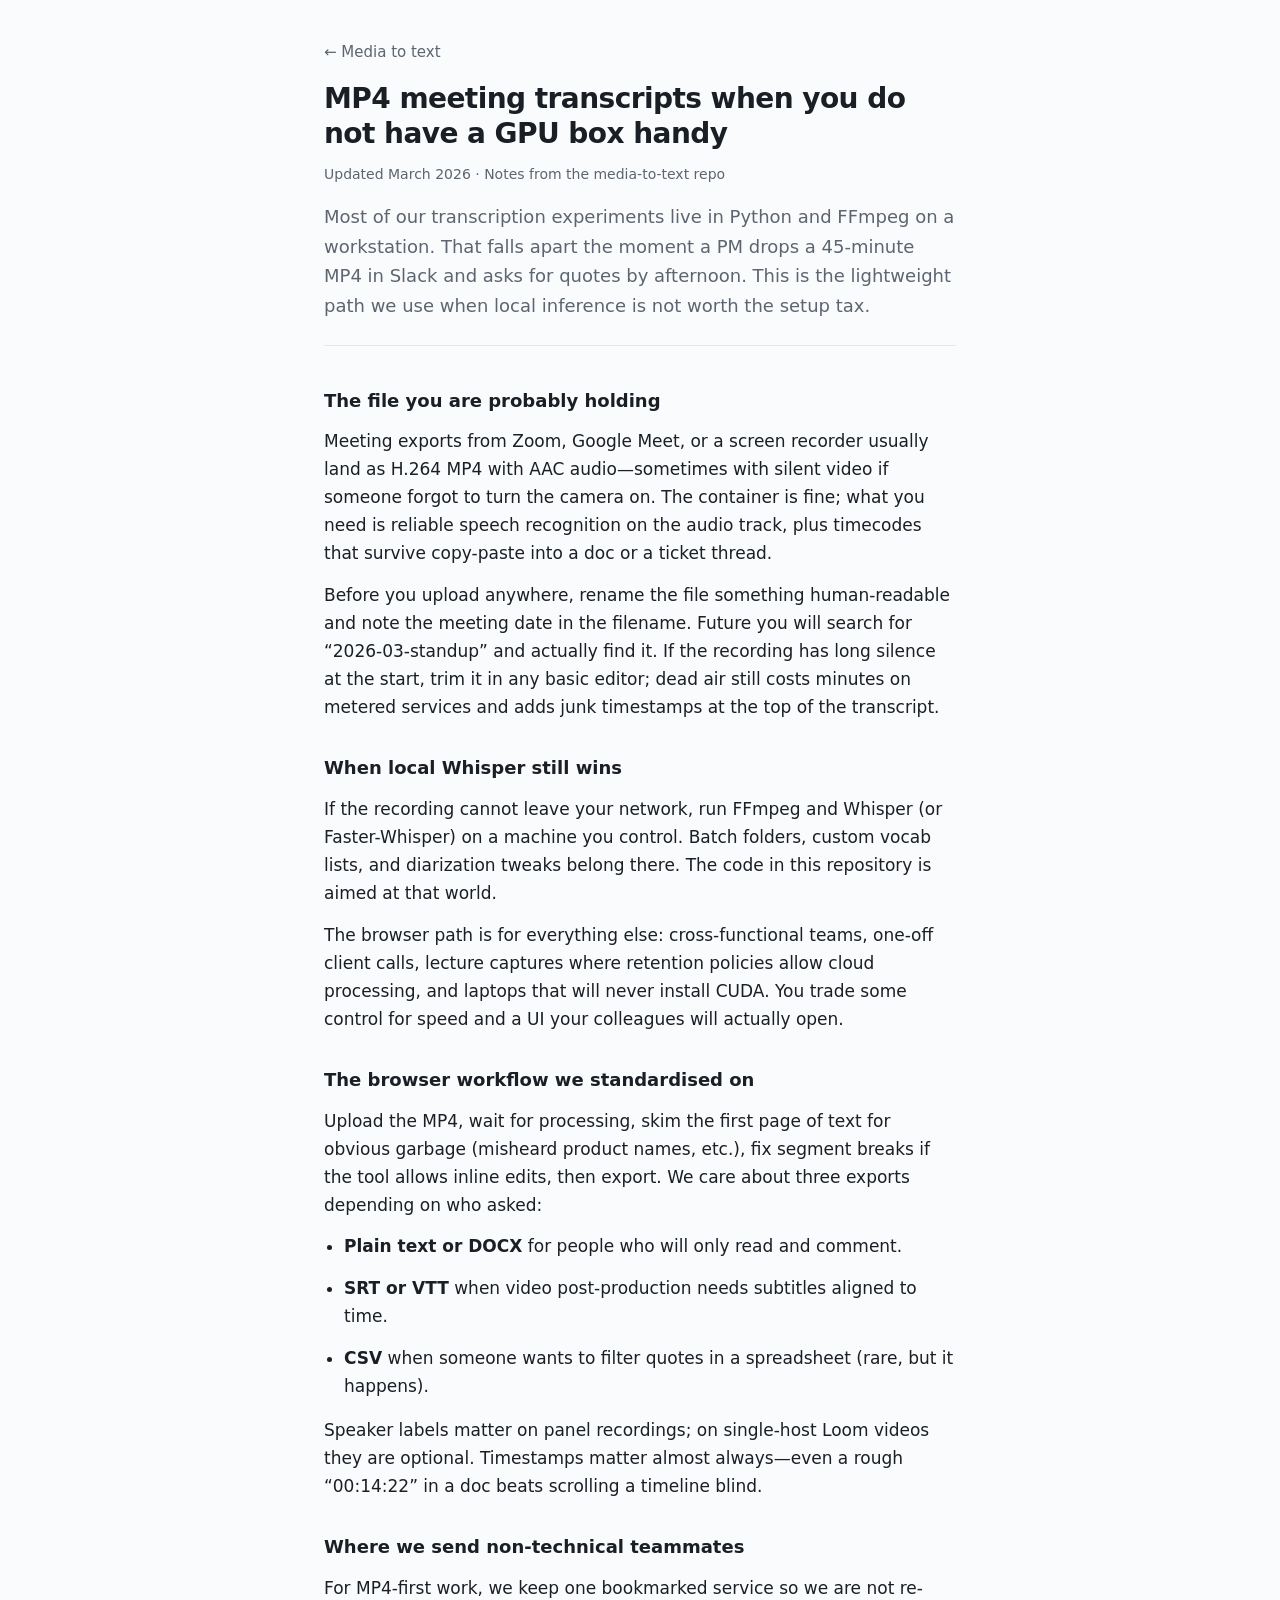
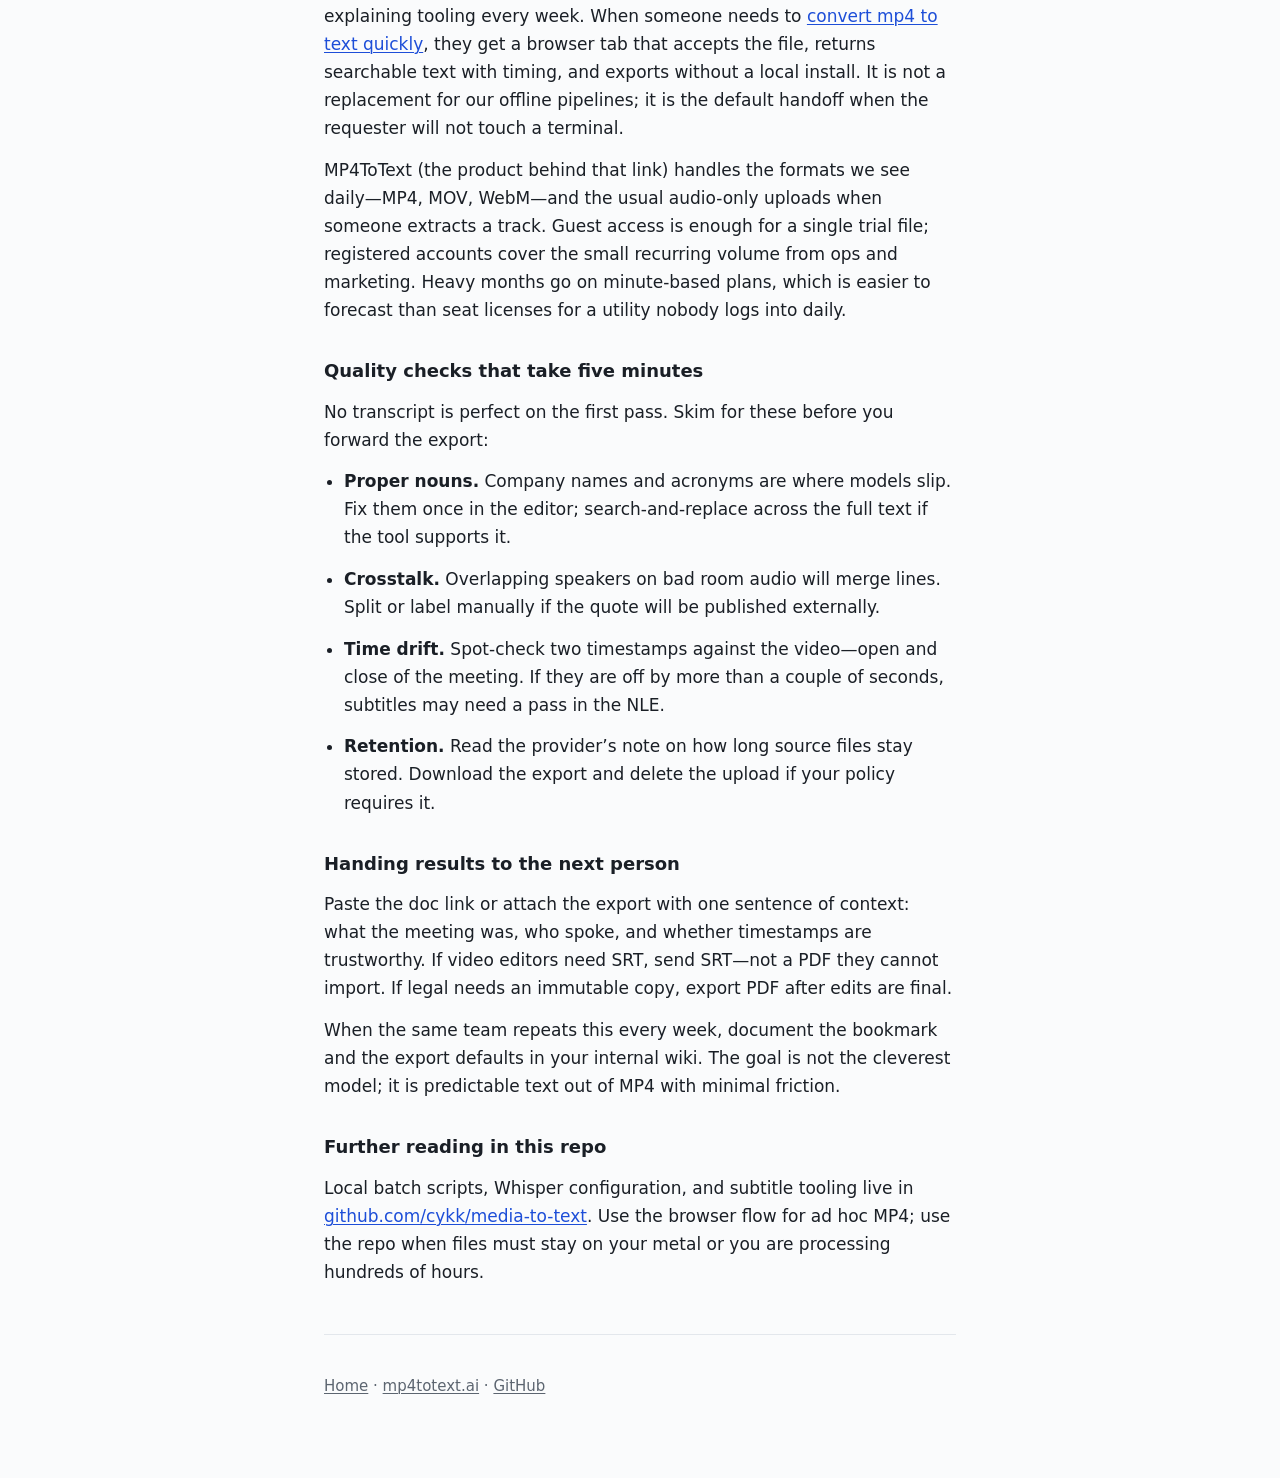
==== articles/mp4-meeting-transcripts-without-a-local-stack.html @ c30bc831 "2" ====
<!DOCTYPE html>
<html lang="en">
  <head>
    <meta charset="utf-8" />
    <meta name="viewport" content="width=device-width, initial-scale=1" />
    <title>MP4 meeting transcripts when you do not have a GPU box handy</title>
    <meta
      name="description"
      content="A field-tested workflow for turning Zoom and screen-capture MP4s into searchable text, timestamps, and subtitle exports—without standing up Whisper locally."
    />
    <link rel="stylesheet" href="../assets/site.css" />
  </head>
  <body>
    <div class="wrap">
      <header>
        <p class="back-link"><a href="../index.html">← Media to text</a></p>
        <h1>MP4 meeting transcripts when you do not have a GPU box handy</h1>
        <p class="meta">Updated March 2026 · Notes from the media-to-text repo</p>
        <p class="lead">
          Most of our transcription experiments live in Python and FFmpeg on a workstation. That
          falls apart the moment a PM drops a 45-minute MP4 in Slack and asks for quotes by
          afternoon. This is the lightweight path we use when local inference is not worth the
          setup tax.
        </p>
      </header>

      <main>
        <h2>The file you are probably holding</h2>
        <p>
          Meeting exports from Zoom, Google Meet, or a screen recorder usually land as H.264 MP4
          with AAC audio—sometimes with silent video if someone forgot to turn the camera on. The
          container is fine; what you need is reliable speech recognition on the audio track, plus
          timecodes that survive copy-paste into a doc or a ticket thread.
        </p>
        <p>
          Before you upload anywhere, rename the file something human-readable and note the meeting
          date in the filename. Future you will search for “2026-03-standup” and actually find it.
          If the recording has long silence at the start, trim it in any basic editor; dead air
          still costs minutes on metered services and adds junk timestamps at the top of the
          transcript.
        </p>

        <h2>When local Whisper still wins</h2>
        <p>
          If the recording cannot leave your network, run FFmpeg and Whisper (or Faster-Whisper) on
          a machine you control. Batch folders, custom vocab lists, and diarization tweaks belong
          there. The code in this repository is aimed at that world.
        </p>
        <p>
          The browser path is for everything else: cross-functional teams, one-off client calls,
          lecture captures where retention policies allow cloud processing, and laptops that will
          never install CUDA. You trade some control for speed and a UI your colleagues will
          actually open.
        </p>

        <h2>The browser workflow we standardised on</h2>
        <p>
          Upload the MP4, wait for processing, skim the first page of text for obvious garbage
          (misheard product names, etc.), fix segment breaks if the tool allows inline edits, then
          export. We care about three exports depending on who asked:
        </p>
        <ul>
          <li><strong>Plain text or DOCX</strong> for people who will only read and comment.</li>
          <li><strong>SRT or VTT</strong> when video post-production needs subtitles aligned to time.</li>
          <li><strong>CSV</strong> when someone wants to filter quotes in a spreadsheet (rare, but it happens).</li>
        </ul>
        <p>
          Speaker labels matter on panel recordings; on single-host Loom videos they are optional.
          Timestamps matter almost always—even a rough “00:14:22” in a doc beats scrolling a
          timeline blind.
        </p>

        <h2>Where we send non-technical teammates</h2>
        <p>
          For MP4-first work, we keep one bookmarked service so we are not re-explaining tooling
          every week. When someone needs to
          <a href="https://mp4totext.ai/">convert mp4 to text quickly</a>, they get a browser tab
          that accepts the file, returns searchable text with timing, and exports without a local
          install. It is not a replacement for our offline pipelines; it is the default handoff when
          the requester will not touch a terminal.
        </p>
        <p>
          MP4ToText (the product behind that link) handles the formats we see daily—MP4, MOV,
          WebM—and the usual audio-only uploads when someone extracts a track. Guest access is
          enough for a single trial file; registered accounts cover the small recurring volume
          from ops and marketing. Heavy months go on minute-based plans, which is easier to
          forecast than seat licenses for a utility nobody logs into daily.
        </p>

        <h2>Quality checks that take five minutes</h2>
        <p>
          No transcript is perfect on the first pass. Skim for these before you forward the export:
        </p>
        <ul>
          <li>
            <strong>Proper nouns.</strong> Company names and acronyms are where models slip. Fix them
            once in the editor; search-and-replace across the full text if the tool supports it.
          </li>
          <li>
            <strong>Crosstalk.</strong> Overlapping speakers on bad room audio will merge lines.
            Split or label manually if the quote will be published externally.
          </li>
          <li>
            <strong>Time drift.</strong> Spot-check two timestamps against the video—open and close
            of the meeting. If they are off by more than a couple of seconds, subtitles may need a
            pass in the NLE.
          </li>
          <li>
            <strong>Retention.</strong> Read the provider’s note on how long source files stay stored.
            Download the export and delete the upload if your policy requires it.
          </li>
        </ul>

        <h2>Handing results to the next person</h2>
        <p>
          Paste the doc link or attach the export with one sentence of context: what the meeting was,
          who spoke, and whether timestamps are trustworthy. If video editors need SRT, send SRT—not
          a PDF they cannot import. If legal needs an immutable copy, export PDF after edits are
          final.
        </p>
        <p>
          When the same team repeats this every week, document the bookmark and the export defaults
          in your internal wiki. The goal is not the cleverest model; it is predictable text out of
          MP4 with minimal friction.
        </p>

        <h2>Further reading in this repo</h2>
        <p>
          Local batch scripts, Whisper configuration, and subtitle tooling live in
          <a href="https://github.com/cykk/media-to-text">github.com/cykk/media-to-text</a>. Use
          the browser flow for ad hoc MP4; use the repo when files must stay on your metal or you
          are processing hundreds of hours.
        </p>
      </main>

      <footer>
        <p>
          <a href="../index.html">Home</a>
          ·
          <a href="https://mp4totext.ai/">mp4totext.ai</a>
          ·
          <a href="https://github.com/cykk/media-to-text">GitHub</a>
        </p>
      </footer>
    </div>
  </body>
</html>
---- assets/site.css ----
:root {
  color-scheme: light;
  --text: #1a1f26;
  --muted: #5c6570;
  --border: #e3e7ec;
  --link: #1d4ed8;
  --link-hover: #1e40af;
  --bg: #fafbfc;
  --card: #fff;
  --max: 42rem;
}

* {
  box-sizing: border-box;
}

body {
  margin: 0;
  font-family: "Segoe UI", system-ui, -apple-system, sans-serif;
  font-size: 1.0625rem;
  line-height: 1.65;
  color: var(--text);
  background: var(--bg);
}

.wrap {
  max-width: var(--max);
  margin: 0 auto;
  padding: 2.5rem 1.25rem 4rem;
}

header {
  margin-bottom: 2.5rem;
  padding-bottom: 1.5rem;
  border-bottom: 1px solid var(--border);
}

h1 {
  font-size: 1.75rem;
  font-weight: 650;
  letter-spacing: -0.02em;
  line-height: 1.25;
  margin: 0 0 0.75rem;
}

.lead {
  margin: 0;
  color: var(--muted);
  font-size: 1.125rem;
}

main h2 {
  font-size: 1.125rem;
  font-weight: 650;
  margin: 2rem 0 0.75rem;
}

main p,
main li {
  margin: 0 0 0.85rem;
}

main ul {
  margin: 0 0 1rem;
  padding-left: 1.25rem;
}

a {
  color: var(--link);
  text-decoration-thickness: 1px;
  text-underline-offset: 2px;
}

a:hover {
  color: var(--link-hover);
}

.note {
  background: var(--card);
  border: 1px solid var(--border);
  border-radius: 8px;
  padding: 1rem 1.15rem;
  margin: 1.25rem 0;
}

.note p:last-child {
  margin-bottom: 0;
}

.tool-name {
  font-weight: 600;
}

footer {
  margin-top: 3rem;
  padding-top: 1.5rem;
  border-top: 1px solid var(--border);
  font-size: 0.9375rem;
  color: var(--muted);
}

footer a {
  color: var(--muted);
}

.back-link {
  margin: 0 0 1rem;
  font-size: 0.9375rem;
}

.back-link a {
  color: var(--muted);
  text-decoration: none;
}

.back-link a:hover {
  color: var(--link);
  text-decoration: underline;
}

.meta {
  margin: 0 0 1rem;
  font-size: 0.875rem;
  color: var(--muted);
}

.article-list {
  list-style: none;
  padding: 0;
  margin: 0;
}

.article-list li {
  margin-bottom: 0.65rem;
}

.article-list a {
  font-weight: 550;
}
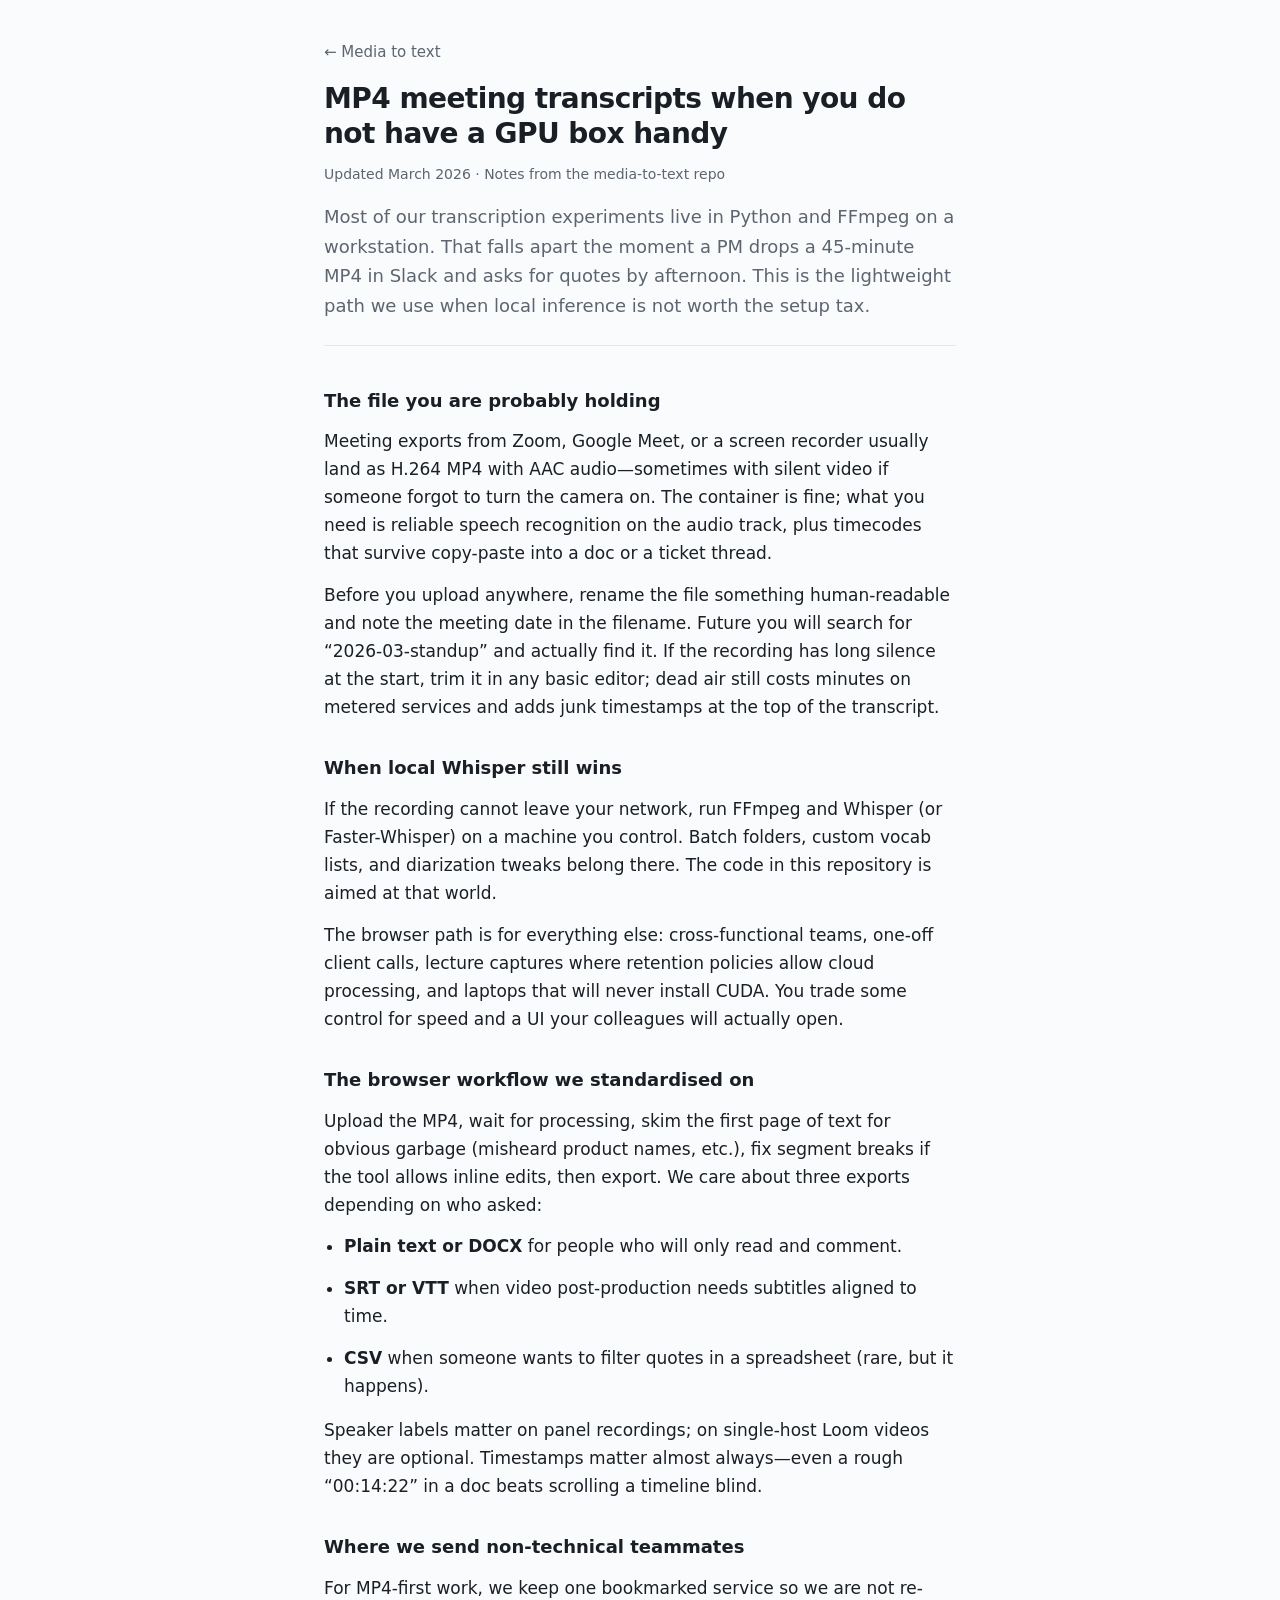
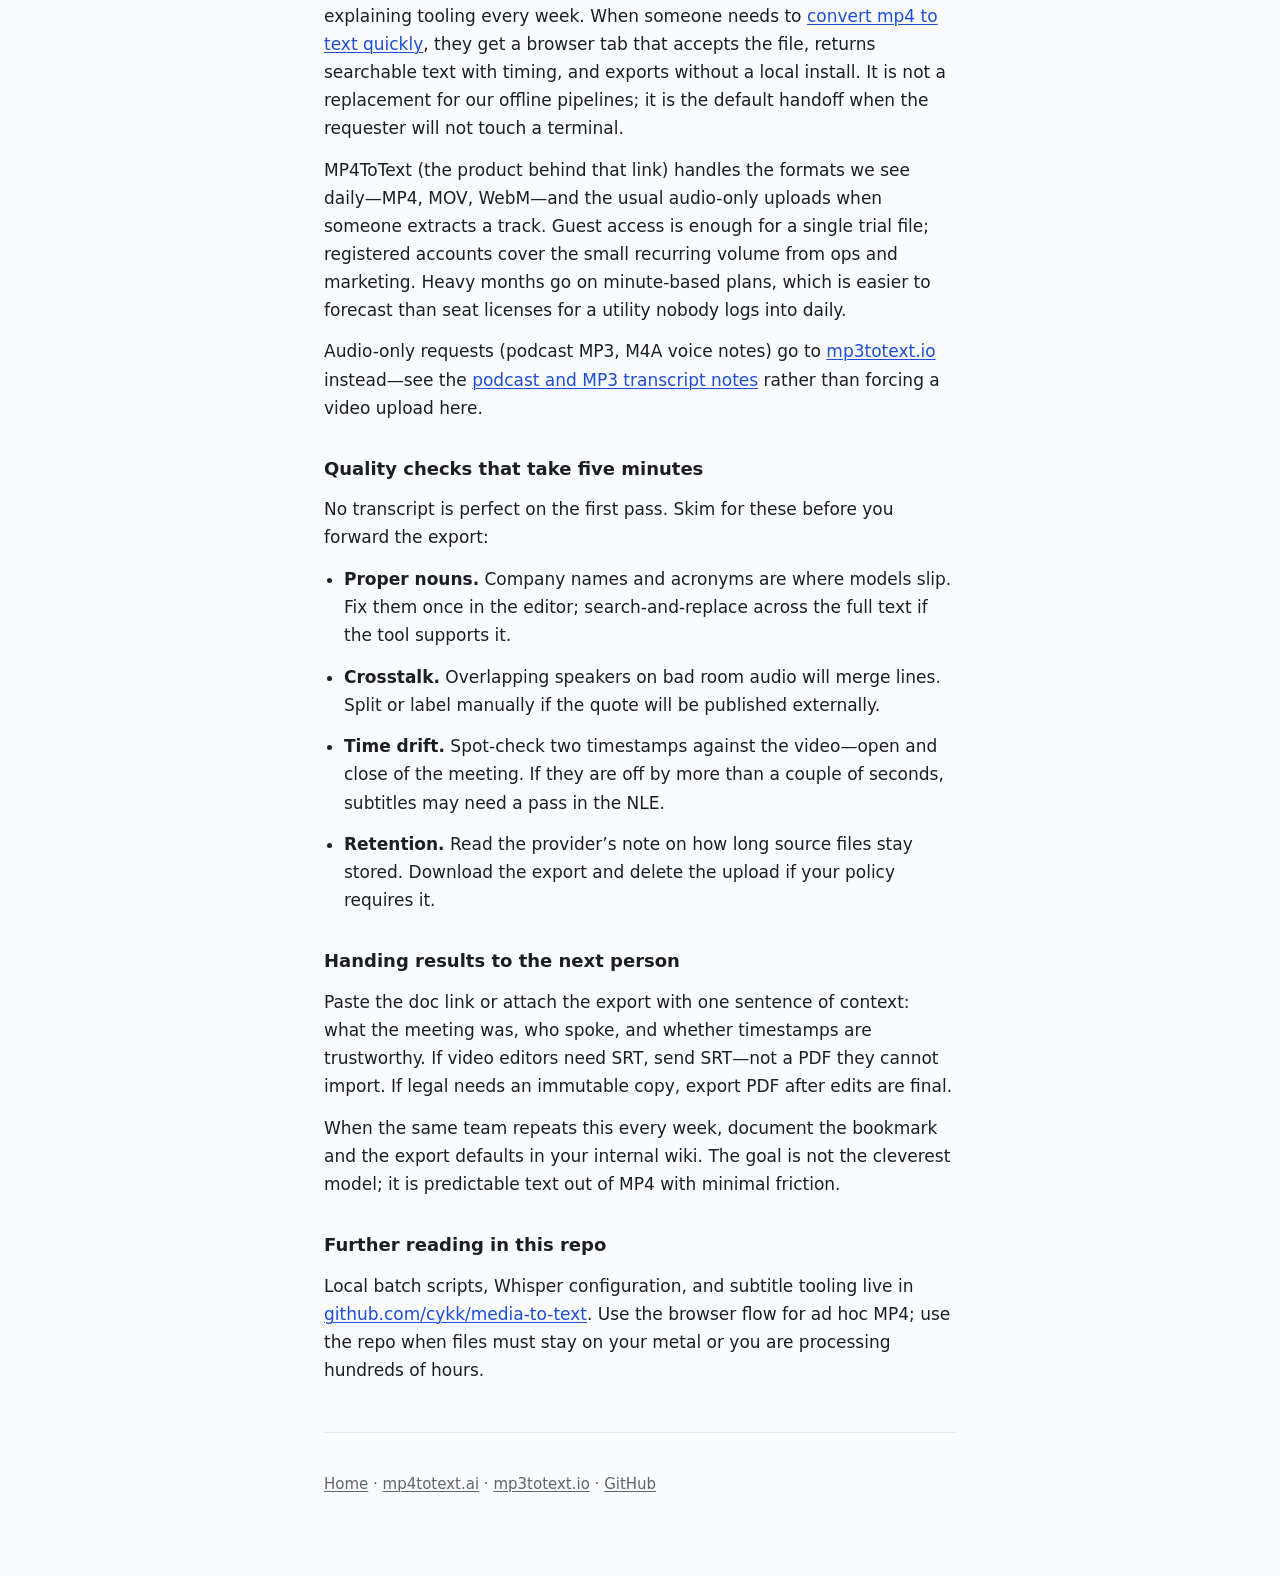
==== commit b6e2739b: "commit" ====
--- a/articles/mp4-meeting-transcripts-without-a-local-stack.html
+++ b/articles/mp4-meeting-transcripts-without-a-local-stack.html
@@ -86,6 +86,12 @@
           from ops and marketing. Heavy months go on minute-based plans, which is easier to
           forecast than seat licenses for a utility nobody logs into daily.
         </p>
+        <p>
+          Audio-only requests (podcast MP3, M4A voice notes) go to
+          <a href="https://mp3totext.io/">mp3totext.io</a> instead—see the
+          <a href="podcast-and-mp3-transcripts.html">podcast and MP3 transcript notes</a> rather
+          than forcing a video upload here.
+        </p>
 
         <h2>Quality checks that take five minutes</h2>
         <p>
@@ -139,6 +145,8 @@
           ·
           <a href="https://mp4totext.ai/">mp4totext.ai</a>
           ·
+          <a href="https://mp3totext.io/">mp3totext.io</a>
+          ·
           <a href="https://github.com/cykk/media-to-text">GitHub</a>
         </p>
       </footer>
